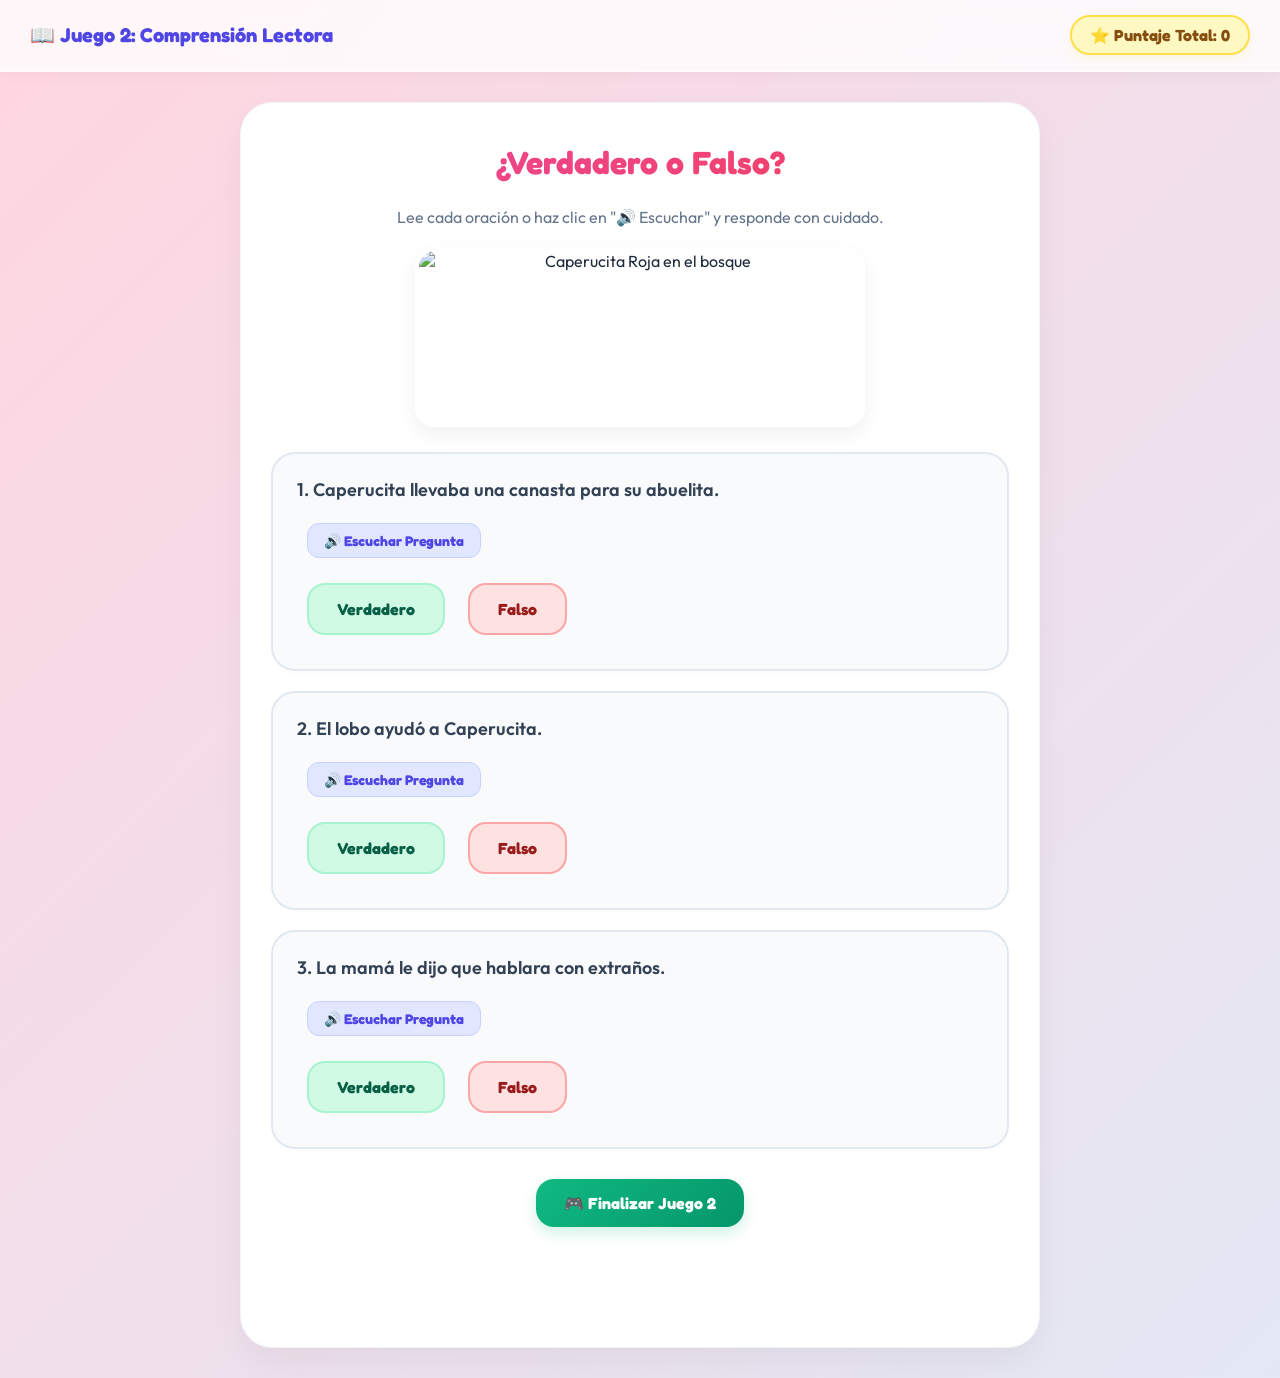
==== juego2.html @ 6f29bd82 "Add files via upload" ====
<!DOCTYPE html>
<html lang="es">
<head>
    <meta charset="UTF-8">
    <meta name="viewport" content="width=device-width, initial-scale=1.0">
    <meta name="description" content="Juego 2: Comprensión lectora. Lee o escucha las preguntas de Verdadero o Falso y demuestra tus conocimientos sobre el cuento.">
    <title>Juego 2: Verdadero o Falso - Caperucita Roja</title>
    
    <link rel="icon" href="img/logo1.png" type="image/png">
    <link rel="stylesheet" href="css/juegos.css">
</head>
<body>

    <header>
        <div>📖 Juego 2: Comprensión Lectora</div>
        <div aria-live="polite">⭐ Puntaje Total: <span id="puntaje">0</span></div>
    </header>

    <main class="contenedor">
        <h1>¿Verdadero o Falso?</h1>
        <p>Lee cada oración o haz clic en "🔊 Escuchar" y responde con cuidado.</p>

        <img src="img/caperucita.jpg" alt="Caperucita Roja en el bosque" class="imagen-juego" id="ilustracion-juego">

        <!-- PREGUNTA 1 -->
        <section class="pregunta-card" aria-label="Pregunta 1">
            <p>1. Caperucita llevaba una canasta para su abuelita.</p>
            <button class="btn-audio" onclick="leerPregunta('Caperucita llevaba una canasta para su abuelita')">
                🔊 Escuchar Pregunta
            </button>
            <div class="botones-opciones">
                <button class="btn-verdadero" onclick="responder(this, true)">
                    Verdadero
                </button>
                <button class="btn-falso" onclick="responder(this, false)">
                    Falso
                </button>
            </div>
        </section>

        <!-- PREGUNTA 2 -->
        <section class="pregunta-card" aria-label="Pregunta 2">
            <p>2. El lobo ayudó a Caperucita.</p>
            <button class="btn-audio" onclick="leerPregunta('El lobo ayudó a Caperucita')">
                🔊 Escuchar Pregunta
            </button>
            <div class="botones-opciones">
                <button class="btn-verdadero" onclick="responder(this, false)">
                    Verdadero
                </button>
                <button class="btn-falso" onclick="responder(this, true)">
                    Falso
                </button>
            </div>
        </section>

        <!-- PREGUNTA 3 -->
        <section class="pregunta-card" aria-label="Pregunta 3">
            <p>3. La mamá le dijo que hablara con extraños.</p>
            <button class="btn-audio" onclick="leerPregunta('La mamá le dijo que hablara con extraños')">
                🔊 Escuchar Pregunta
            </button>
            <div class="botones-opciones">
                <button class="btn-verdadero" onclick="responder(this, false)">
                    Verdadero
                </button>
                <button class="btn-falso" onclick="responder(this, true)">
                    Falso
                </button>
            </div>
        </section>

        <!-- CONTROLES -->
        <footer>
            <button class="btn-finalizar" id="btn-finalizar" onclick="finalizar()">
                🎮 Finalizar Juego 2
            </button>
        </footer>

        <p class="mensaje" id="resultado" aria-live="assertive"></p>
    </main>

    <script src="js/juego2.js"></script>
</body>
</html>
---- css/juegos.css ----
@import url('https://fonts.googleapis.com/css2?family=Fredoka:wght@300..700&family=Outfit:wght@300..900&display=swap');

/* ==========================================================================
   RESET & LAYOUT BASE
   ========================================================================== */
* {
    margin: 0;
    padding: 0;
    box-sizing: border-box;
}

body {
    font-family: 'Outfit', sans-serif;
    background: linear-gradient(135deg, #ffd6e0, #d6f0ff, #e8ffdb);
    background-size: 300% 300%;
    animation: flowBG 18s ease infinite;
    min-height: 100vh;
    color: #1e293b;
    display: flex;
    flex-direction: column;
}

@keyframes flowBG {
    0% { background-position: 0% 50%; }
    50% { background-position: 100% 50%; }
    100% { background-position: 0% 50%; }
}

/* ==========================================================================
   HEADER DEL JUEGO (ESTATUS)
   ========================================================================== */
header {
    background: rgba(255, 255, 255, 0.8);
    backdrop-filter: blur(12px);
    -webkit-backdrop-filter: blur(12px);
    border-bottom: 2px solid rgba(255, 255, 255, 0.5);
    padding: 15px 30px;
    display: flex;
    justify-content: space-between;
    align-items: center;
    position: sticky;
    top: 0;
    z-index: 100;
    box-shadow: 0 4px 15px rgba(0,0,0,0.03);
}

header div:first-child {
    font-family: 'Fredoka', sans-serif;
    font-size: 20px;
    font-weight: 700;
    color: #4f46e5;
    display: flex;
    align-items: center;
    gap: 8px;
}

header div:last-child {
    background: #fef9c3;
    border: 2px solid #fde047;
    padding: 8px 18px;
    border-radius: 20px;
    font-family: 'Fredoka', sans-serif;
    font-weight: 700;
    font-size: 16px;
    color: #854d0e;
    box-shadow: 0 4px 8px rgba(253, 224, 71, 0.15);
}

/* ==========================================================================
   CONTENEDOR PRINCIPAL
   ========================================================================== */
.contenedor {
    width: 90%;
    max-width: 800px;
    margin: 30px auto;
    background: #ffffff;
    border-radius: 32px;
    padding: 40px 30px;
    box-shadow: 0 15px 35px rgba(0,0,0,0.05);
    border: 1px solid #f1f5f9;
    text-align: center;
    animation: scaleUp 0.5s cubic-bezier(0.16, 1, 0.3, 1);
    flex-grow: 1;
    display: flex;
    flex-direction: column;
    justify-content: center;
}

@keyframes scaleUp {
    from { opacity: 0; transform: scale(0.96); }
    to { opacity: 1; transform: scale(1); }
}

h1 {
    font-family: 'Fredoka', sans-serif;
    font-size: 32px;
    color: #ec4899;
    margin-bottom: 25px;
    background: linear-gradient(135deg, #ec4899, #f43f5e);
    -webkit-background-clip: text;
    -webkit-text-fill-color: transparent;
}

p {
    font-size: 16px;
    color: #64748b;
    margin-bottom: 20px;
}

/* ==========================================================================
   DRAG AND DROP MECÁNICA
   ========================================================================== */
.zonas-contenedor {
    display: flex;
    flex-wrap: wrap;
    justify-content: center;
    gap: 20px;
    margin-bottom: 30px;
}

.zona {
    flex: 1 1 200px;
    min-height: 120px;
    border: 3px dashed #6366f1;
    border-radius: 24px;
    padding: 15px;
    background: #f8fafc;
    font-family: 'Fredoka', sans-serif;
    font-weight: 600;
    font-size: 18px;
    color: #475569;
    display: flex;
    flex-direction: column;
    justify-content: center;
    align-items: center;
    gap: 10px;
    transition: all 0.3s ease;
    box-shadow: inset 0 2px 4px rgba(0,0,0,0.01);
}

.zona.drag-over {
    border-color: #10b981;
    background: #ecfdf5;
    transform: scale(1.02);
}

.zona.correcta {
    border-style: solid;
    border-color: #10b981;
    background: #d1fae5;
    color: #065f46;
}

/* Tarjetas arrastrables */
.opciones-contenedor {
    display: flex;
    flex-wrap: wrap;
    justify-content: center;
    gap: 15px;
    margin-bottom: 30px;
}

.opcion {
    display: inline-block;
    padding: 14px 24px;
    background: linear-gradient(135deg, #fde047, #facc15);
    border-bottom: 4px solid #d97706;
    border-radius: 20px;
    color: #78350f;
    font-family: 'Fredoka', sans-serif;
    font-weight: 700;
    font-size: 18px;
    cursor: grab;
    user-select: none;
    box-shadow: 0 8px 16px rgba(217, 119, 6, 0.15);
    transition: all 0.3s cubic-bezier(0.175, 0.885, 0.32, 1.275);
}

.opcion:hover {
    transform: translateY(-5px);
    box-shadow: 0 12px 20px rgba(217, 119, 6, 0.25);
}

.opcion:active {
    cursor: grabbing;
    transform: translateY(-2px);
}

/* ==========================================================================
   BOTONES
   ========================================================================== */
button, .btn-action {
    display: inline-flex;
    align-items: center;
    gap: 8px;
    margin: 10px;
    padding: 14px 28px;
    border: none;
    border-radius: 18px;
    font-family: 'Fredoka', sans-serif;
    font-weight: 700;
    font-size: 16px;
    cursor: pointer;
    text-decoration: none;
    transition: all 0.2s ease;
}

button:hover, .btn-action:hover {
    transform: translateY(-2px);
}

/* Botón Finalizar / Siguiente */
.btn-finalizar {
    background: linear-gradient(135deg, #10b981, #059669);
    color: white;
    box-shadow: 0 6px 15px rgba(16, 185, 129, 0.2);
}

.btn-finalizar:hover {
    background: linear-gradient(135deg, #059669, #047857);
    box-shadow: 0 8px 20px rgba(16, 185, 129, 0.3);
}

/* Botón Reintentar */
.btn-reintentar {
    background: linear-gradient(135deg, #64748b, #475569);
    color: white;
    box-shadow: 0 6px 15px rgba(71, 85, 105, 0.2);
}

.btn-reintentar:hover {
    background: linear-gradient(135deg, #475569, #334155);
}

/* ==========================================================================
   MENSAJES DE RESPUESTA
   ========================================================================== */
.mensaje {
    font-family: 'Fredoka', sans-serif;
    font-size: 20px;
    font-weight: 700;
    margin-top: 20px;
    min-height: 30px;
    transition: all 0.3s ease;
}

.mensaje.success {
    color: #10b981;
    animation: bounceText 0.5s ease;
}

.mensaje.error {
    color: #ef4444;
    animation: shakeText 0.4s ease;
}

@keyframes bounceText {
    0%, 100% { transform: scale(1); }
    50% { transform: scale(1.1); }
}

@keyframes shakeText {
    0%, 100% { transform: translateX(0); }
    25% { transform: translateX(-8px); }
    75% { transform: translateX(8px); }
}

/* ==========================================================================
   ESPECÍFICO DE JUEGO 2 (VERDADERO O FALSO)
   ========================================================================== */
.imagen-juego {
    width: 100%;
    max-width: 450px;
    height: 180px;
    object-fit: cover;
    border-radius: 20px;
    margin: 0 auto 25px;
    border: 4px solid #ffffff;
    box-shadow: 0 8px 20px rgba(0,0,0,0.06);
}

.pregunta-card {
    background: #f8fafc;
    border: 2px solid #e2e8f0;
    border-radius: 24px;
    padding: 24px;
    margin-bottom: 20px;
    text-align: left;
    box-shadow: 0 4px 10px rgba(0,0,0,0.01);
}

.pregunta-card p {
    font-size: 18px;
    font-weight: 600;
    color: #334155;
    margin-bottom: 12px;
}

/* Botón Escuchar Pregunta */
.btn-audio {
    background: #e0e7ff;
    color: #4f46e5;
    border: 1px solid #c7d2fe;
    padding: 8px 16px;
    border-radius: 12px;
    font-size: 14px;
    margin-bottom: 15px;
}

.btn-audio:hover {
    background: #c7d2fe;
}

/* Botones de Verdadero y Falso */
.btn-verdadero {
    background: #d1fae5;
    color: #065f46;
    border: 2px solid #a7f3d0;
}

.btn-verdadero:hover {
    background: #a7f3d0;
}

.btn-falso {
    background: #fee2e2;
    color: #991b1b;
    border: 2px solid #fca5a5;
}

.btn-falso:hover {
    background: #fca5a5;
}

/* Estilos de respuesta marcada */
.pregunta-card button.correct-selected {
    background: #10b981 !important;
    color: white !important;
    border-color: #059669 !important;
}

.pregunta-card button.incorrect-selected {
    background: #ef4444 !important;
    color: white !important;
    border-color: #dc2626 !important;
}

/* ==========================================================================
   ESTRELLAS DE FELICITACIONES
   ========================================================================== */
.estrellas-contenedor {
    margin: 20px 0;
    display: flex;
    justify-content: center;
    gap: 15px;
}

.estrella {
    font-size: 60px;
    color: #cbd5e1;
    display: inline-block;
    transition: transform 0.5s ease, color 0.5s ease;
}

.estrella.ganada {
    color: #facc15;
    text-shadow: 0 0 10px rgba(250, 204, 21, 0.4);
    animation: bounceStar 0.8s ease forwards;
}

@keyframes bounceStar {
    0% { transform: scale(0.3) rotate(-30deg); }
    70% { transform: scale(1.2) rotate(15deg); }
    100% { transform: scale(1) rotate(0); }
}

/* ==========================================================================
   RESPONSIVE
   ========================================================================== */
@media (max-width: 768px) {
    .contenedor {
        padding: 30px 20px;
    }
    h1 {
        font-size: 26px;
    }
    .zona {
        flex: 1 1 100%;
        min-height: 100px;
    }
}
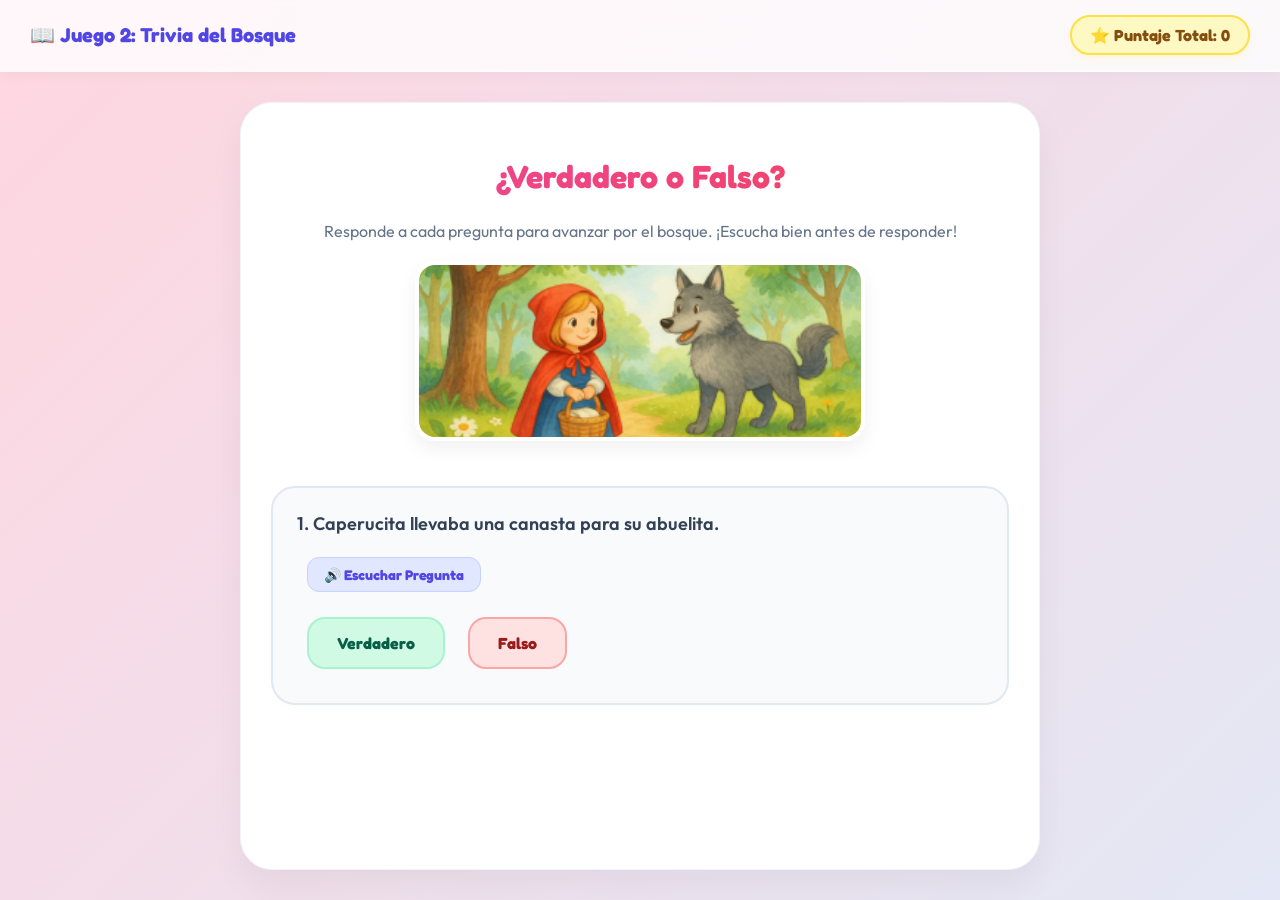
==== commit 8714e7ae: "Add files via upload" ====
--- a/juego2.html
+++ b/juego2.html
@@ -12,67 +12,69 @@
 <body>
 
     <header>
-        <div>📖 Juego 2: Comprensión Lectora</div>
+        <div>📖 Juego 2: Trivia del Bosque</div>
         <div aria-live="polite">⭐ Puntaje Total: <span id="puntaje">0</span></div>
     </header>
 
     <main class="contenedor">
         <h1>¿Verdadero o Falso?</h1>
-        <p>Lee cada oración o haz clic en "🔊 Escuchar" y responde con cuidado.</p>
+        <p>Responde a cada pregunta para avanzar por el bosque. ¡Escucha bien antes de responder!</p>
 
-        <img src="img/caperucita.jpg" alt="Caperucita Roja en el bosque" class="imagen-juego" id="ilustracion-juego">
+        <img src="img/caperucita3.png" alt="Caperucita Roja en el bosque" class="imagen-juego" id="ilustracion-juego">
 
-        <!-- PREGUNTA 1 -->
-        <section class="pregunta-card" aria-label="Pregunta 1">
-            <p>1. Caperucita llevaba una canasta para su abuelita.</p>
-            <button class="btn-audio" onclick="leerPregunta('Caperucita llevaba una canasta para su abuelita')">
-                🔊 Escuchar Pregunta
-            </button>
-            <div class="botones-opciones">
-                <button class="btn-verdadero" onclick="responder(this, true)">
-                    Verdadero
+        <div class="trivia-container">
+            <!-- PREGUNTA 1 -->
+            <section class="pregunta-card trivia-card" id="card-1" aria-label="Pregunta 1">
+                <p>1. Caperucita llevaba una canasta para su abuelita.</p>
+                <button class="btn-audio" onclick="leerPregunta('Caperucita llevaba una canasta para su abuelita')">
+                    🔊 Escuchar Pregunta
                 </button>
-                <button class="btn-falso" onclick="responder(this, false)">
-                    Falso
+                <div class="botones-opciones">
+                    <button class="btn-verdadero" onclick="responder(this, true, 1)">
+                        Verdadero
+                    </button>
+                    <button class="btn-falso" onclick="responder(this, false, 1)">
+                        Falso
+                    </button>
+                </div>
+            </section>
+
+            <!-- PREGUNTA 2 -->
+            <section class="pregunta-card trivia-card hidden" id="card-2" aria-label="Pregunta 2">
+                <p>2. El lobo ayudó a Caperucita.</p>
+                <button class="btn-audio" onclick="leerPregunta('El lobo ayudó a Caperucita')">
+                    🔊 Escuchar Pregunta
                 </button>
-            </div>
-        </section>
+                <div class="botones-opciones">
+                    <button class="btn-verdadero" onclick="responder(this, false, 2)">
+                        Verdadero
+                    </button>
+                    <button class="btn-falso" onclick="responder(this, true, 2)">
+                        Falso
+                    </button>
+                </div>
+            </section>
 
-        <!-- PREGUNTA 2 -->
-        <section class="pregunta-card" aria-label="Pregunta 2">
-            <p>2. El lobo ayudó a Caperucita.</p>
-            <button class="btn-audio" onclick="leerPregunta('El lobo ayudó a Caperucita')">
-                🔊 Escuchar Pregunta
-            </button>
-            <div class="botones-opciones">
-                <button class="btn-verdadero" onclick="responder(this, false)">
-                    Verdadero
+            <!-- PREGUNTA 3 -->
+            <section class="pregunta-card trivia-card hidden" id="card-3" aria-label="Pregunta 3">
+                <p>3. La mamá le dijo que hablara con extraños.</p>
+                <button class="btn-audio" onclick="leerPregunta('La mamá le dijo que hablara con extraños')">
+                    🔊 Escuchar Pregunta
                 </button>
-                <button class="btn-falso" onclick="responder(this, true)">
-                    Falso
-                </button>
-            </div>
-        </section>
-
-        <!-- PREGUNTA 3 -->
-        <section class="pregunta-card" aria-label="Pregunta 3">
-            <p>3. La mamá le dijo que hablara con extraños.</p>
-            <button class="btn-audio" onclick="leerPregunta('La mamá le dijo que hablara con extraños')">
-                🔊 Escuchar Pregunta
-            </button>
-            <div class="botones-opciones">
-                <button class="btn-verdadero" onclick="responder(this, false)">
-                    Verdadero
-                </button>
-                <button class="btn-falso" onclick="responder(this, true)">
-                    Falso
-                </button>
-            </div>
-        </section>
+                <div class="botones-opciones">
+                    <button class="btn-verdadero" onclick="responder(this, false, 3)">
+                        Verdadero
+                    </button>
+                    <button class="btn-falso" onclick="responder(this, true, 3)">
+                        Falso
+                    </button>
+                </div>
+            </section>
+        </div>
 
         <!-- CONTROLES -->
         <footer>
-            <button class="btn-finalizar" id="btn-finalizar" onclick="finalizar()">
+            <button class="btn-finalizar" id="btn-finalizar" onclick="finalizar()" style="display: none;">
                 🎮 Finalizar Juego 2
             </button>
         </footer>
--- a/css/juegos.css
+++ b/css/juegos.css
@@ -389,3 +389,212 @@
         min-height: 100px;
     }
 }
+
+/* ==========================================================================
+   ESTILOS DE TRIVIA CARD (JUEGO 2 INTERACTIVO)
+   ========================================================================== */
+.trivia-container {
+    perspective: 1000px;
+    margin: 20px 0;
+}
+
+.pregunta-card.trivia-card {
+    transition: all 0.5s ease;
+    opacity: 1;
+    transform: rotateX(0deg);
+}
+
+.pregunta-card.hidden {
+    display: none;
+    opacity: 0;
+    transform: rotateX(90deg);
+}
+
+/* ==========================================================================
+   JUEGO 4: MEMORY MATCH (JUEGO DE MEMORIA)
+   ========================================================================== */
+.memoria-tablero {
+    display: flex;
+    flex-wrap: wrap;
+    justify-content: center;
+    gap: 15px;
+    max-width: 550px;
+    margin: 20px auto;
+}
+
+.carta-memoria {
+    width: 110px;
+    height: 110px;
+    position: relative;
+    transform-style: preserve-3d;
+    transition: transform 0.5s cubic-bezier(0.175, 0.885, 0.32, 1.275);
+    cursor: pointer;
+}
+
+@media (max-width: 480px) {
+    .carta-memoria {
+        width: 85px;
+        height: 85px;
+    }
+    .memoria-tablero {
+        gap: 10px;
+    }
+}
+
+.carta-memoria:active {
+    transform: scale(0.97);
+    transition: transform 0.1s;
+}
+
+.carta-memoria.volteada {
+    transform: rotateY(180deg);
+}
+
+.cara-carta {
+    position: absolute;
+    width: 100%;
+    height: 100%;
+    backface-visibility: hidden;
+    border-radius: 16px;
+    display: flex;
+    justify-content: center;
+    align-items: center;
+    font-size: 36px;
+    box-shadow: 0 4px 10px rgba(0, 0, 0, 0.08);
+}
+
+.carta-dorso {
+    background: linear-gradient(135deg, #6366f1, #4f46e5);
+    border: 3px solid #ffffff;
+    color: #ffffff;
+    font-weight: bold;
+}
+
+.carta-dorso::before {
+    content: "❓";
+    font-size: 28px;
+}
+
+.carta-frente {
+    background: #ffffff;
+    border: 3px solid #4f46e5;
+    transform: rotateY(180deg);
+    font-family: 'Fredoka', sans-serif;
+}
+
+.carta-memoria.emparejada .carta-frente {
+    border-color: #10b981;
+    background: #d1fae5;
+    animation: pulseMatch 0.5s ease;
+}
+
+@keyframes pulseMatch {
+    0%, 100% { transform: rotateY(180deg) scale(1); }
+    50% { transform: rotateY(180deg) scale(1.1); }
+}
+
+/* ==========================================================================
+   JUEGO 5: EL AHORCADO DEL BOSQUE
+   ========================================================================== */
+.palabra-ahorcado {
+    display: flex;
+    justify-content: center;
+    gap: 10px;
+    margin: 30px 0;
+    flex-wrap: wrap;
+}
+
+.letra-espacio {
+    width: 45px;
+    height: 55px;
+    background: #f8fafc;
+    border: 2px solid #cbd5e1;
+    border-bottom: 4px solid #475569;
+    border-radius: 12px;
+    font-size: 32px;
+    font-family: 'Fredoka', sans-serif;
+    font-weight: 700;
+    color: #1e293b;
+    display: flex;
+    justify-content: center;
+    align-items: center;
+    text-transform: uppercase;
+    box-shadow: 0 4px 6px rgba(0,0,0,0.02);
+}
+
+.ahorcado-teclado {
+    display: flex;
+    flex-wrap: wrap;
+    justify-content: center;
+    gap: 8px;
+    max-width: 600px;
+    margin: 20px auto;
+}
+
+.tecla {
+    width: 45px;
+    height: 45px;
+    padding: 0 !important;
+    margin: 4px !important;
+    display: flex !important;
+    align-items: center !important;
+    justify-content: center !important;
+    gap: 0 !important;
+    border-radius: 10px;
+    background: #f1f5f9;
+    border: 1px solid #cbd5e1;
+    border-bottom: 3px solid #94a3b8;
+    color: #334155;
+    font-family: 'Fredoka', sans-serif;
+    font-weight: 700;
+    font-size: 18px;
+    cursor: pointer;
+    transition: all 0.15s ease;
+}
+
+.tecla:hover:not(:disabled) {
+    background: #e2e8f0;
+    transform: translateY(-2px);
+}
+
+.tecla:disabled {
+    cursor: not-allowed;
+    opacity: 0.5;
+}
+
+.tecla.acierto {
+    background: #d1fae5;
+    border-color: #a7f3d0;
+    border-bottom-color: #059669;
+    color: #065f46;
+}
+
+.tecla.fallo {
+    background: #fee2e2;
+    border-color: #fca5a5;
+    border-bottom-color: #dc2626;
+    color: #991b1b;
+}
+
+.ahorcado-vidas {
+    font-size: 24px;
+    margin: 15px auto;
+    font-family: 'Fredoka', sans-serif;
+    color: #ef4444;
+    background: #fff5f5;
+    border: 1px solid #fee2e2;
+    padding: 8px 20px;
+    border-radius: 20px;
+    display: inline-block;
+    letter-spacing: 4px;
+    box-shadow: 0 4px 6px rgba(239, 68, 68, 0.05);
+}
+.btn-juegos {
+    background: linear-gradient(135deg, #22c55e, #16a34a);
+    color: white;
+}
+
+.btn-juegos:hover {
+    transform: translateY(-3px);
+    box-shadow: 0 6px 15px rgba(34, 197, 94, 0.4);
+}
